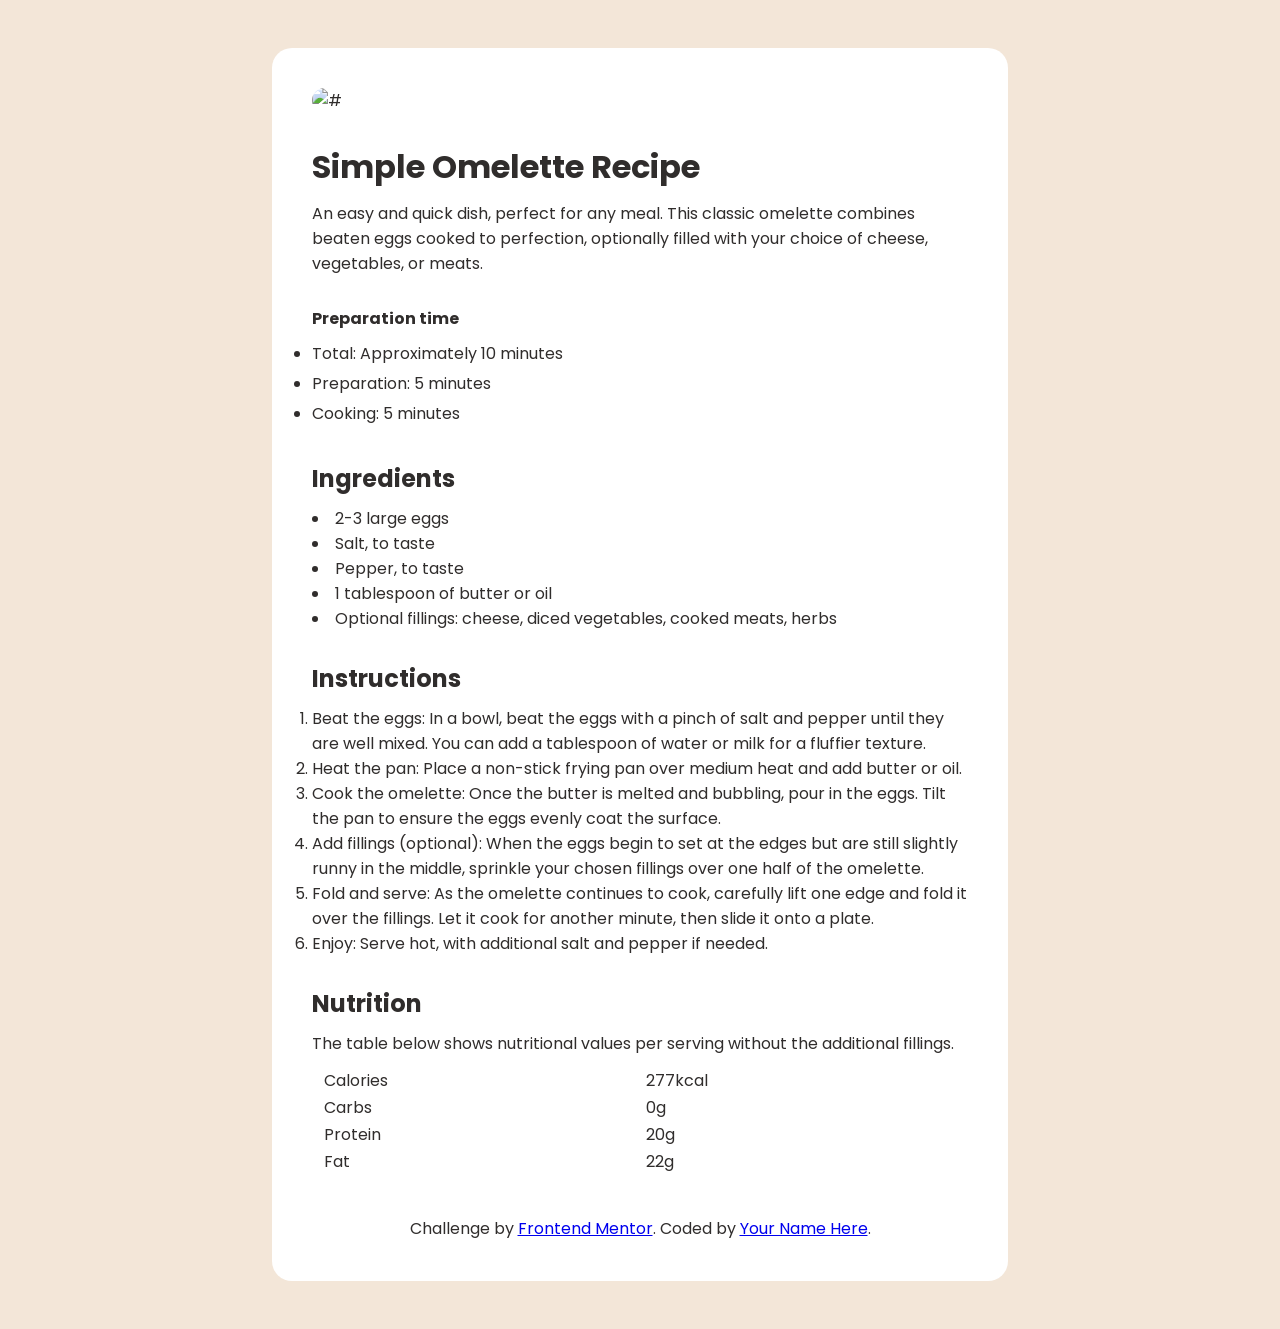
==== recipe-page/index.html @ ebb332c2 "Create first repository include with first frontend project (recipe-page)" ====
<!DOCTYPE html>
<html lang="en">
<head>
  <meta charset="UTF-8">
  <meta name="viewport" content="width=device-width, initial-scale=1.0">

  <link rel="icon" type="image/png" sizes="32x32" href="./assets/images/favicon-32x32.png">
  <link rel="preconnect" href="https://fonts.googleapis.com">
<link rel="preconnect" href="https://fonts.gstatic.com" crossorigin>
<link href="https://fonts.googleapis.com/css2?family=Open+Sans:ital,wght@0,300..800;1,300..800&family=Poppins:ital,wght@0,100;0,200;0,300;0,400;0,500;0,600;0,700;0,800;0,900;1,100;1,200;1,300;1,400;1,500;1,600;1,700;1,800;1,900&display=swap" rel="stylesheet">
  <title>Frontend Mentor | Recipe page</title>
  <link rel="stylesheet" href="style.css">

</head>
<body>

  <!-- Container Card -->
  <div class="card-container">

    <!-- Image -->
    <div class="card-image">
      <img src="/assets/images/image-omelette.jpeg" alt="#">
    </div>

    <!-- Content -->
    <div class="card-content">

    <!-- Header -->
    <div class="header-content" id="content">
      <h1>Simple Omelette Recipe</h1>

      <div class="description" >
        An easy and quick dish, perfect for any meal. This classic omelette combines beaten eggs cooked 
        to perfection, optionally filled with your choice of cheese, vegetables, or meats.
      </div>
    </div>  
     
    <!-- Preparation -->
    <div class="preparation-content" id="content">
      <h4>Preparation time</h4>

      <div class="description" id="description-dot">   
        <ul>
          <li>Total: Approximately 10 minutes </li>
          <li>Preparation: 5 minutes </li>
          <li>Cooking: 5 minutes</li>
        </ul>        
      </div>
    </div>
      
    <!-- Ingredients -->
      <div class="ingredients-content" id="content">
        <h2>Ingredients</h2>

        <div class="description" id="description-dot">
          <li>2-3 large eggs</li>
          <li>Salt, to taste</li>
          <li>Pepper, to taste</li>
          <li>1 tablespoon of butter or oil</li>
          <li>Optional fillings: cheese, diced vegetables, cooked meats, herbs</li>
        </div>
      </div>

      <!-- Instruction -->
      <div class="instruction-content" id="content">
        <h2>Instructions</h2>

        <div class="discription" id="description-number">
          <ol>
            <li>Beat the eggs: In a bowl, beat the eggs with a pinch of salt and pepper until they are well mixed. 
                You can add a tablespoon of water or milk for a fluffier texture.</li>

            <li>Heat the pan: Place a non-stick frying pan over medium heat and add butter or oil.</li>

            <li>Cook the omelette: Once the butter is melted and bubbling, pour in the eggs. Tilt the pan to ensure 
                the eggs evenly coat the surface. </li>

            <li>Add fillings (optional): When the eggs begin to set at the edges but are still slightly runny in the 
                middle, sprinkle your chosen fillings over one half of the omelette.</li>

            <li>Fold and serve: As the omelette continues to cook, carefully lift one edge and fold it over the 
          fillings. Let it cook for another minute, then slide it onto a plate.</li>

            <li>Enjoy: Serve hot, with additional salt and pepper if needed.</li>
          </ol>
        </div>
      </div>
      
      <!-- Nutrition -->
      <div class="nutrition-content" id="content">
        <h2>Nutrition</h2>

        <div class="description">
          The table below shows nutritional values per serving without the additional fillings.

          <table>
            <tr>
              <td>Calories</td>
              <td>277kcal</td>
            </tr>
            <tr>
              <td>Carbs</td>
              <td>0g</td>
            </tr>
            <tr>
              <td>Protein</td>
              <td>20g</td>
            </tr>
            <tr>
              <td>Fat</td>
              <td>22g</td>
            </tr>
          </table> 
        </div>
      </div>
    </div>

    <footer class="attribution">
    Challenge by <a href="https://www.frontendmentor.io?ref=challenge">Frontend Mentor</a>. 
    Coded by <a href="#">Your Name Here</a>.
    </footer>
  </div>

 
  
</body>
</html>
---- recipe-page/style.css ----
/* .attribution { font-size: 0.6875rem; text-align: center; }
    .attribution a { color: hsl(228, 45%, 44%); } */
:root {
  /* Menggunakan nilai HSL dari Style Guide kamu */
  --color-stone-100: hsl(30, 54%, 90%);
  --color-stone-900: hsl(24, 5%, 18%);
  --color-brown-800: hsl(14, 45%, 36%);
  --color-rose-50: hsl(330, 100%, 98%);
  --color-white: #ffffff;
}  

*{
    box-sizing: border-box;
    margin: 0;
    padding: 0;
    font-family: "Poppins", sans-serif;
}

body{
    background-color: var(--color-stone-100);
    color: var(--color-stone-900);
    padding-top: 3rem;
    padding-bottom: 3rem;
}

.card-container{
    background-color: var(--color-white);
    max-width: 736px;
    margin: 0 auto;
    width: 100%;
    padding: 2.5rem;
    display: flex;
    flex-direction: column;
    gap: 30px;
    border-radius: 20px;
}

.card-content{
    display: flex;
    flex-direction: column;
    gap: 30px;
}

#content{
    display: flex;
    flex-direction: column;
    gap: 10px;
    
}

.card-image img{
    width: 100%;
    border-radius: 15px;

}

.attribution{
    text-align: center;
}

ul li{
    padding-bottom: 5px;
}

table{
    width: 100%;
    padding: 10px;
}
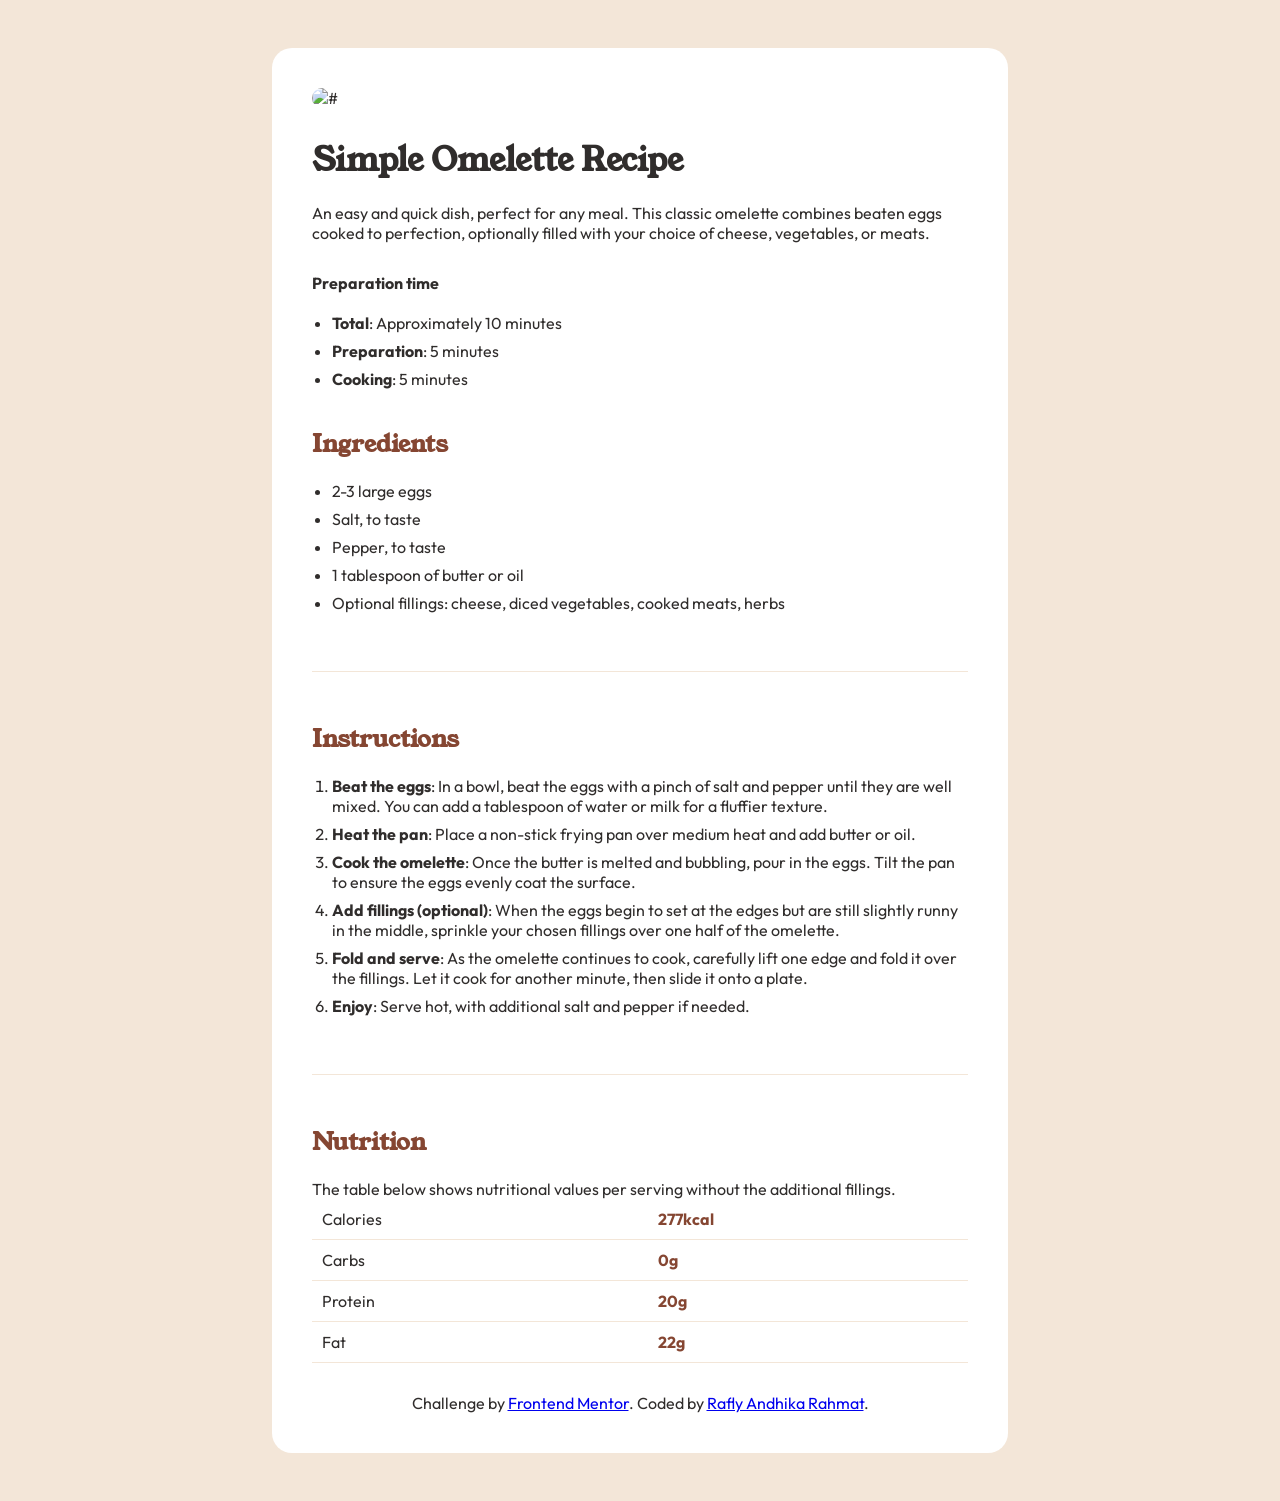
==== commit ec8ed397: "Uploading first frontend project (recipe-page)" ====
--- a/recipe-page/index.html
+++ b/recipe-page/index.html
@@ -1,127 +1,161 @@
-<!DOCTYPE html>
+<!doctype html>
 <html lang="en">
-<head>
-  <meta charset="UTF-8">
-  <meta name="viewport" content="width=device-width, initial-scale=1.0">
+  <head>
+    <meta charset="UTF-8" />
+    <meta name="viewport" content="width=device-width, initial-scale=1.0" />
 
-  <link rel="icon" type="image/png" sizes="32x32" href="./assets/images/favicon-32x32.png">
-  <link rel="preconnect" href="https://fonts.googleapis.com">
-<link rel="preconnect" href="https://fonts.gstatic.com" crossorigin>
-<link href="https://fonts.googleapis.com/css2?family=Open+Sans:ital,wght@0,300..800;1,300..800&family=Poppins:ital,wght@0,100;0,200;0,300;0,400;0,500;0,600;0,700;0,800;0,900;1,100;1,200;1,300;1,400;1,500;1,600;1,700;1,800;1,900&display=swap" rel="stylesheet">
-  <title>Frontend Mentor | Recipe page</title>
-  <link rel="stylesheet" href="style.css">
+    <link
+      rel="icon"
+      type="image/png"
+      sizes="32x32"
+      href="./assets/images/favicon-32x32.png"
+    />
 
-</head>
-<body>
+    <!-- Font Google Link -->
+    <link rel="preconnect" href="https://fonts.googleapis.com" />
+    <link rel="preconnect" href="https://fonts.gstatic.com" crossorigin />
+    <link
+      href="https://fonts.googleapis.com/css2?family=Outfit:wght@100..900&family=Young+Serif&display=swap"
+      rel="stylesheet"
+    />
+    <title>Frontend Mentor | Recipe page</title>
 
-  <!-- Container Card -->
-  <div class="card-container">
+    <!-- Style Link -->
+    <link rel="stylesheet" href="style.css" />
+  </head>
+  <body>
+    <!-- Container Card -->
+    <div class="card-container">
+      <!-- Image -->
+      <div class="card-image">
+        <img src="/assets/images/image-omelette.jpeg" alt="#" />
+      </div>
 
-    <!-- Image -->
-    <div class="card-image">
-      <img src="/assets/images/image-omelette.jpeg" alt="#">
-    </div>
+      <!-- Content -->
+      <div class="card-content">
+        <!-- Header -->
+        <div class="header-content" id="content">
+          <h1>Simple Omelette Recipe</h1>
 
-    <!-- Content -->
-    <div class="card-content">
+          <div class="description">
+            An easy and quick dish, perfect for any meal. This classic omelette
+            combines beaten eggs cooked to perfection, optionally filled with
+            your choice of cheese, vegetables, or meats.
+          </div>
+        </div>
 
-    <!-- Header -->
-    <div class="header-content" id="content">
-      <h1>Simple Omelette Recipe</h1>
+        <!-- Preparation -->
+        <div class="preparation-content" id="content">
+          <h4>Preparation time</h4>
 
-      <div class="description" >
-        An easy and quick dish, perfect for any meal. This classic omelette combines beaten eggs cooked 
-        to perfection, optionally filled with your choice of cheese, vegetables, or meats.
-      </div>
-    </div>  
-     
-    <!-- Preparation -->
-    <div class="preparation-content" id="content">
-      <h4>Preparation time</h4>
+          <div class="description" id="description-dot">
+            <ul id="list-item">
+              <li><strong>Total</strong>: Approximately 10 minutes</li>
+              <li><strong>Preparation</strong>: 5 minutes</li>
+              <li><strong>Cooking</strong>: 5 minutes</li>
+            </ul>
+          </div>
+        </div>
 
-      <div class="description" id="description-dot">   
-        <ul>
-          <li>Total: Approximately 10 minutes </li>
-          <li>Preparation: 5 minutes </li>
-          <li>Cooking: 5 minutes</li>
-        </ul>        
-      </div>
-    </div>
-      
-    <!-- Ingredients -->
-      <div class="ingredients-content" id="content">
-        <h2>Ingredients</h2>
+        <!-- Ingredients -->
+        <div class="ingredients-content" id="content">
+          <h2 id="brown-head">Ingredients</h2>
 
-        <div class="description" id="description-dot">
-          <li>2-3 large eggs</li>
-          <li>Salt, to taste</li>
-          <li>Pepper, to taste</li>
-          <li>1 tablespoon of butter or oil</li>
-          <li>Optional fillings: cheese, diced vegetables, cooked meats, herbs</li>
+          <div class="description" id="description-dot">
+            <ul id="list-item">
+              <li>2-3 large eggs</li>
+              <li>Salt, to taste</li>
+              <li>Pepper, to taste</li>
+              <li>1 tablespoon of butter or oil</li>
+              <li>
+                Optional fillings: cheese, diced vegetables, cooked meats, herbs
+              </li>
+            </ul>
+          </div>
+        </div>
+
+        <hr />
+
+        <!-- Instruction -->
+        <div class="instruction-content" id="content">
+          <h2 id="brown-head">Instructions</h2>
+
+          <div class="discription" id="description-number">
+            <ol id="list-item">
+              <li>
+                <strong>Beat the eggs</strong>: In a bowl, beat the eggs with a
+                pinch of salt and pepper until they are well mixed. You can add
+                a tablespoon of water or milk for a fluffier texture.
+              </li>
+
+              <li>
+                <strong>Heat the pan</strong>: Place a non-stick frying pan over
+                medium heat and add butter or oil.
+              </li>
+
+              <li>
+                <strong>Cook the omelette</strong>: Once the butter is melted
+                and bubbling, pour in the eggs. Tilt the pan to ensure the eggs
+                evenly coat the surface.
+              </li>
+
+              <li>
+                <strong>Add fillings (optional)</strong>: When the eggs begin to
+                set at the edges but are still slightly runny in the middle,
+                sprinkle your chosen fillings over one half of the omelette.
+              </li>
+
+              <li>
+                <strong>Fold and serve</strong>: As the omelette continues to
+                cook, carefully lift one edge and fold it over the fillings. Let
+                it cook for another minute, then slide it onto a plate.
+              </li>
+
+              <li>
+                <strong>Enjoy</strong>: Serve hot, with additional salt and
+                pepper if needed.
+              </li>
+            </ol>
+          </div>
+        </div>
+
+        <hr />
+
+        <!-- Nutrition -->
+        <div class="nutrition-content" id="content">
+          <h2 id="brown-head">Nutrition</h2>
+
+          <div class="description">
+            The table below shows nutritional values per serving without the
+            additional fillings.
+
+            <table>
+              <tr>
+                <td>Calories</td>
+                <td id="brown">277kcal</td>
+              </tr>
+              <tr>
+                <td>Carbs</td>
+                <td id="brown">0g</td>
+              </tr>
+              <tr>
+                <td>Protein</td>
+                <td id="brown">20g</td>
+              </tr>
+              <tr>
+                <td>Fat</td>
+                <td id="brown">22g</td>
+              </tr>
+            </table>
+          </div>
         </div>
       </div>
 
-      <!-- Instruction -->
-      <div class="instruction-content" id="content">
-        <h2>Instructions</h2>
-
-        <div class="discription" id="description-number">
-          <ol>
-            <li>Beat the eggs: In a bowl, beat the eggs with a pinch of salt and pepper until they are well mixed. 
-                You can add a tablespoon of water or milk for a fluffier texture.</li>
-
-            <li>Heat the pan: Place a non-stick frying pan over medium heat and add butter or oil.</li>
-
-            <li>Cook the omelette: Once the butter is melted and bubbling, pour in the eggs. Tilt the pan to ensure 
-                the eggs evenly coat the surface. </li>
-
-            <li>Add fillings (optional): When the eggs begin to set at the edges but are still slightly runny in the 
-                middle, sprinkle your chosen fillings over one half of the omelette.</li>
-
-            <li>Fold and serve: As the omelette continues to cook, carefully lift one edge and fold it over the 
-          fillings. Let it cook for another minute, then slide it onto a plate.</li>
-
-            <li>Enjoy: Serve hot, with additional salt and pepper if needed.</li>
-          </ol>
-        </div>
-      </div>
-      
-      <!-- Nutrition -->
-      <div class="nutrition-content" id="content">
-        <h2>Nutrition</h2>
-
-        <div class="description">
-          The table below shows nutritional values per serving without the additional fillings.
-
-          <table>
-            <tr>
-              <td>Calories</td>
-              <td>277kcal</td>
-            </tr>
-            <tr>
-              <td>Carbs</td>
-              <td>0g</td>
-            </tr>
-            <tr>
-              <td>Protein</td>
-              <td>20g</td>
-            </tr>
-            <tr>
-              <td>Fat</td>
-              <td>22g</td>
-            </tr>
-          </table> 
-        </div>
-      </div>
+      <footer class="attribution">
+        Challenge by
+        <a href="https://www.frontendmentor.io?ref=challenge">Frontend Mentor</a
+        >. Coded by <a href="#">Rafly Andhika Rahmat</a>.
+      </footer>
     </div>
-
-    <footer class="attribution">
-    Challenge by <a href="https://www.frontendmentor.io?ref=challenge">Frontend Mentor</a>. 
-    Coded by <a href="#">Your Name Here</a>.
-    </footer>
-  </div>
-
- 
-  
-</body>
-</html>+  </body>
+</html>
--- a/recipe-page/style.css
+++ b/recipe-page/style.css
@@ -1,5 +1,3 @@
- /* .attribution { font-size: 0.6875rem; text-align: center; }
-    .attribution a { color: hsl(228, 45%, 44%); } */
 :root {
   /* Menggunakan nilai HSL dari Style Guide kamu */
   --color-stone-100: hsl(30, 54%, 90%);
@@ -7,62 +5,120 @@
   --color-brown-800: hsl(14, 45%, 36%);
   --color-rose-50: hsl(330, 100%, 98%);
   --color-white: #ffffff;
-}  
-
-*{
-    box-sizing: border-box;
-    margin: 0;
-    padding: 0;
-    font-family: "Poppins", sans-serif;
 }
 
-body{
-    background-color: var(--color-stone-100);
-    color: var(--color-stone-900);
-    padding-top: 3rem;
-    padding-bottom: 3rem;
+* {
+  box-sizing: border-box;
+  margin: 0;
+  padding: 0;
+  font-family: 'Outfit', sans-serif;
 }
 
-.card-container{
-    background-color: var(--color-white);
-    max-width: 736px;
-    margin: 0 auto;
-    width: 100%;
-    padding: 2.5rem;
-    display: flex;
-    flex-direction: column;
-    gap: 30px;
-    border-radius: 20px;
+body {
+  background-color: var(--color-stone-100);
+  color: var(--color-stone-900);
+  padding-top: 3rem;
+  padding-bottom: 3rem;
 }
 
-.card-content{
-    display: flex;
-    flex-direction: column;
-    gap: 30px;
+h1 {
+  font-family: 'Young serif', sans-serif;
 }
 
-#content{
-    display: flex;
-    flex-direction: column;
-    gap: 10px;
-    
+.card-container {
+  background-color: var(--color-white);
+  max-width: 736px;
+  margin: 0 auto;
+  width: 100%;
+  padding: 2.5rem;
+  display: flex;
+  flex-direction: column;
+  gap: 30px;
+  border-radius: 20px;
 }
 
-.card-image img{
-    width: 100%;
-    border-radius: 15px;
-
+.card-content {
+  display: flex;
+  flex-direction: column;
+  gap: 30px;
 }
 
-.attribution{
-    text-align: center;
+#content {
+  display: flex;
+  flex-direction: column;
+  gap: 20px;
 }
 
-ul li{
-    padding-bottom: 5px;
+.card-image img {
+  width: 100%;
+  border-radius: 15px;
 }
 
-table{
+.attribution {
+  text-align: center;
+}
+
+ul li {
+  padding-bottom: 0.5rem;
+}
+
+ol li {
+  padding-bottom: 0.5rem;
+}
+
+table {
+  width: 100%;
+  padding: 10px;
+  border-collapse: collapse;
+}
+
+td {
+  padding: 10px;
+}
+
+tr {
+  border-bottom: 1px solid var(--color-stone-100);
+}
+
+hr {
+  border: none;
+  height: 1px;
+  background-color: var(--color-stone-100);
+  margin: 20px 0;
+}
+
+#brown-head {
+  font-family: 'Young serif', sans-serif;
+  color: var(--color-brown-800);
+}
+
+#brown {
+  color: var(--color-brown-800);
+  font-weight: 700;
+}
+
+#list-item {
+  padding-left: 20px;
+}
+
+@media (max-width: 767px) {
+  body {
+    padding-top: 0;
+    padding-bottom: 0;
+  }
+  .card-container {
     width: 100%;
-    padding: 10px;
-}+    border-radius: 0;
+    margin: 0;
+    padding: 0 0 2.5rem 0;
+  }
+
+  .card-image img {
+    width: 100%;
+    border-radius: 0;
+  }
+
+  .card-content {
+    padding: 2.5rem;
+  }
+}
